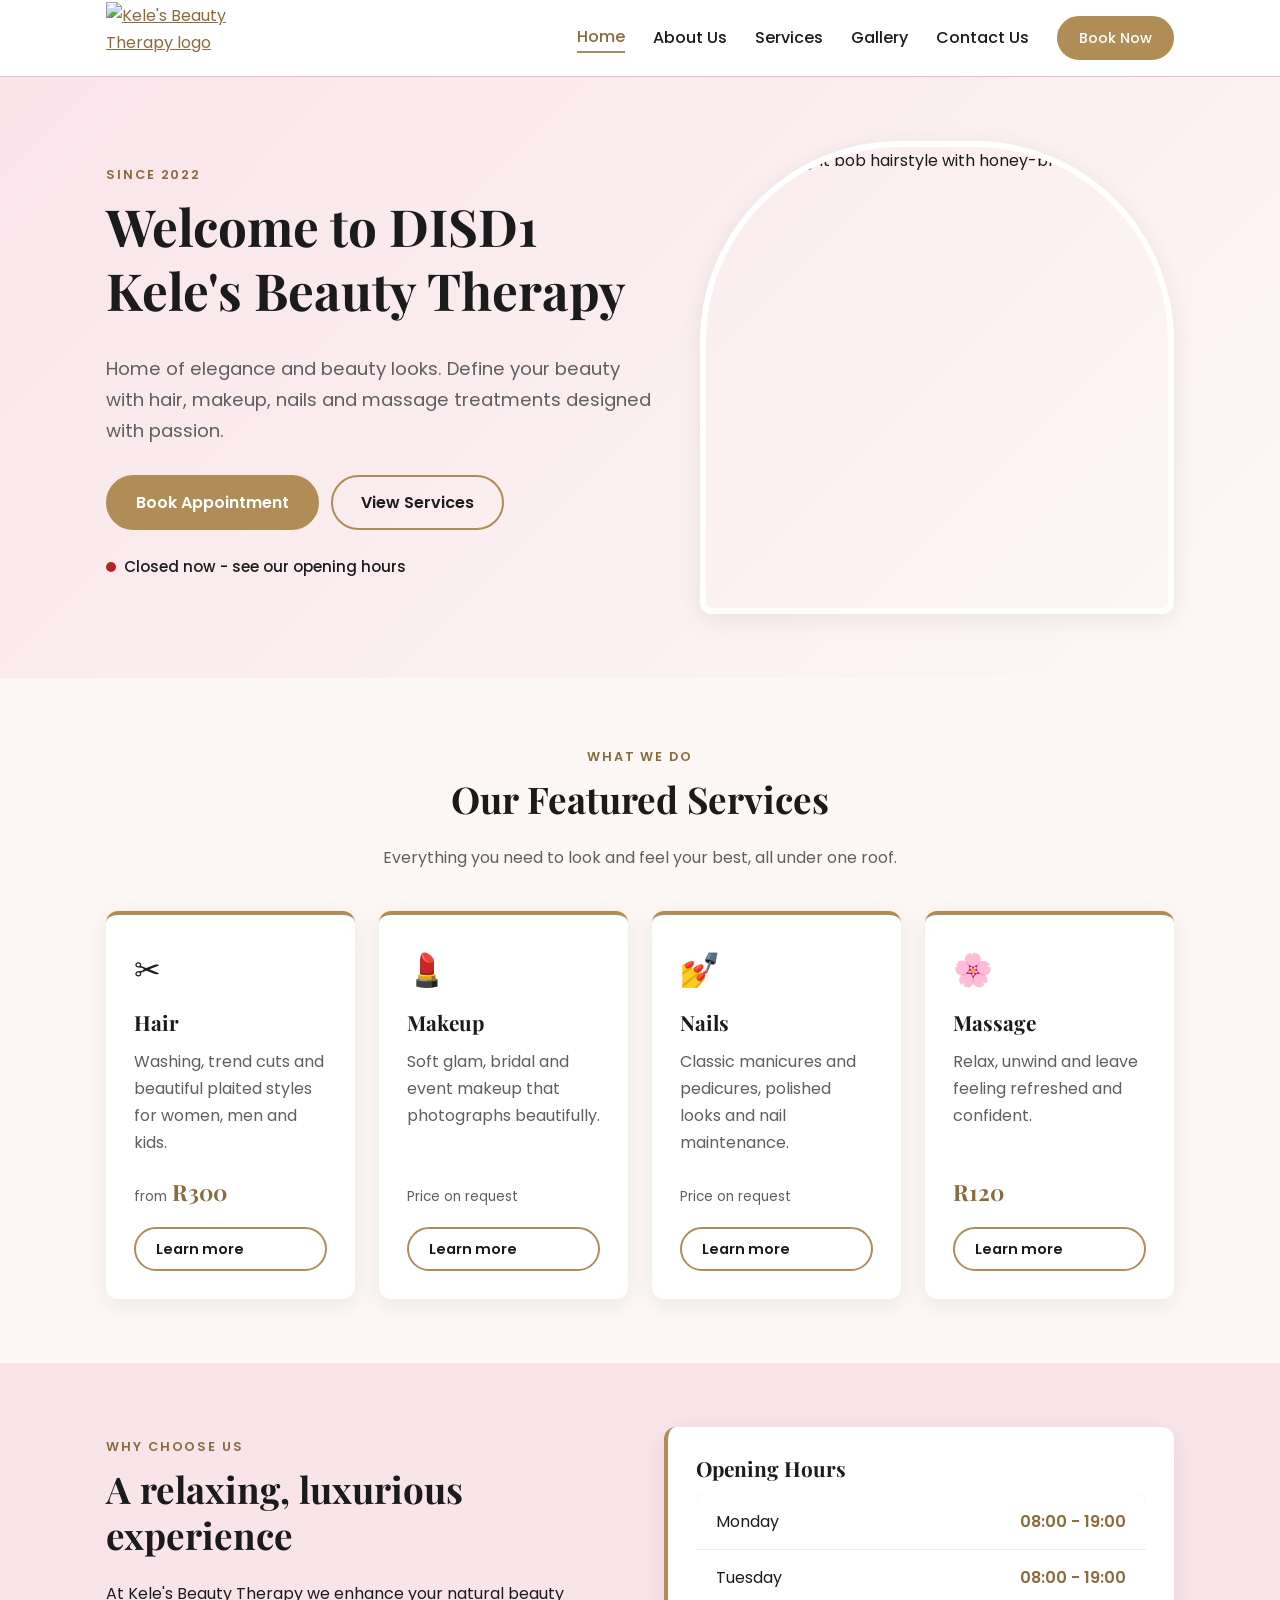
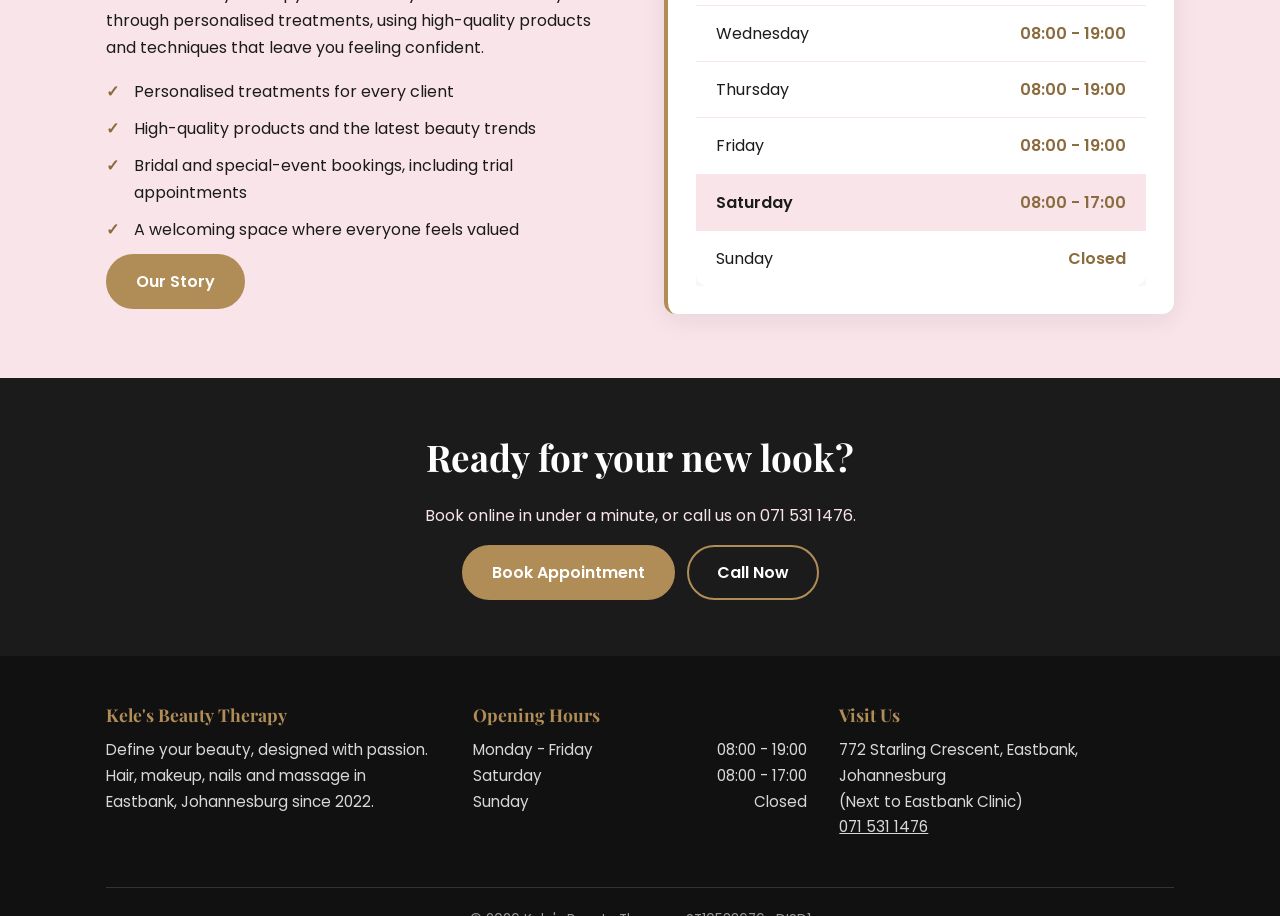
==== index.html @ 7b8a38f0 "Add existing Kele's Beauty Therapy site as baseline (POE Part 1) Co-Authored-By: Claude Opus 5.5 <no" ====
<!DOCTYPE html>
<html lang="en">
    <head>
        <meta charset="UTF-8">
        <meta http-equiv="refresh" content="0; url=home.html">
        <title>Kele's Beauty Therapy</title>
        <link rel="canonical" href="home.html">
    </head>
    <body>
        <p>Redirecting to <a href="home.html">Kele's Beauty Therapy</a>...</p>
    </body>
</html>
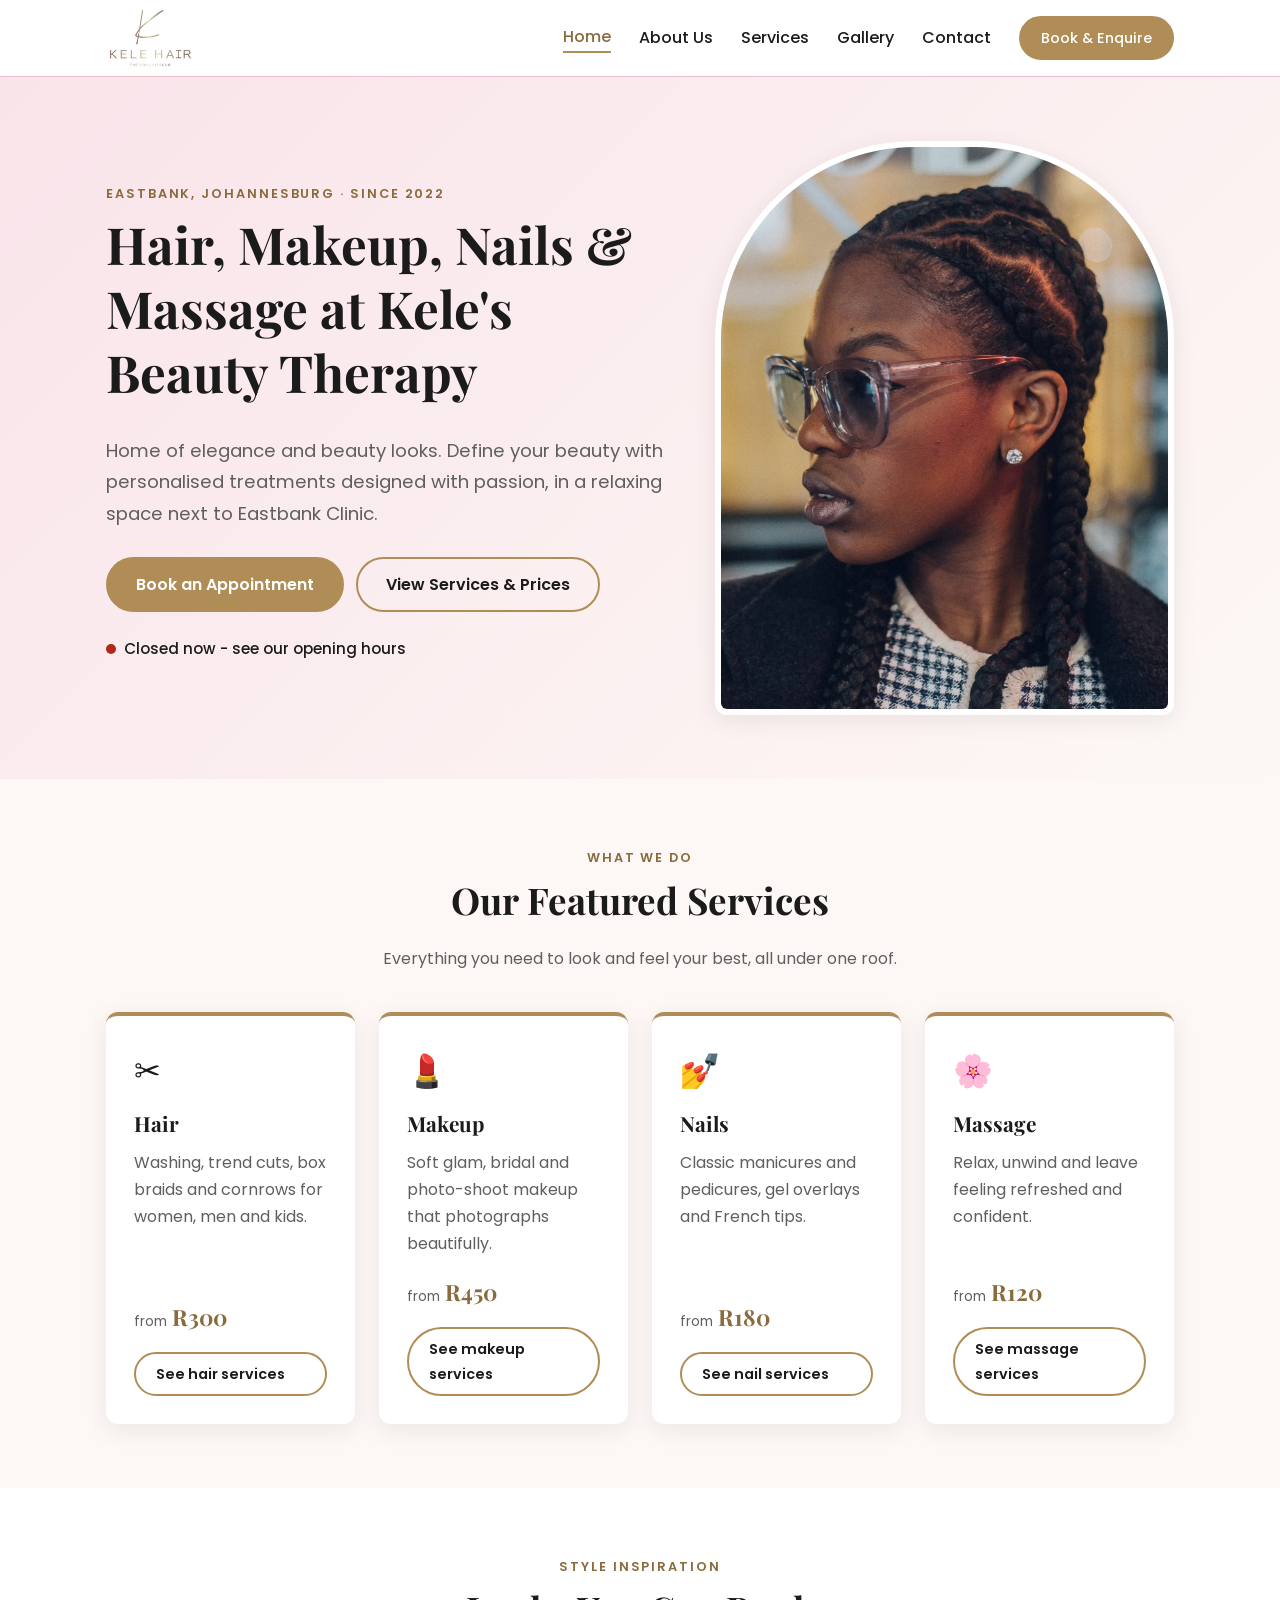
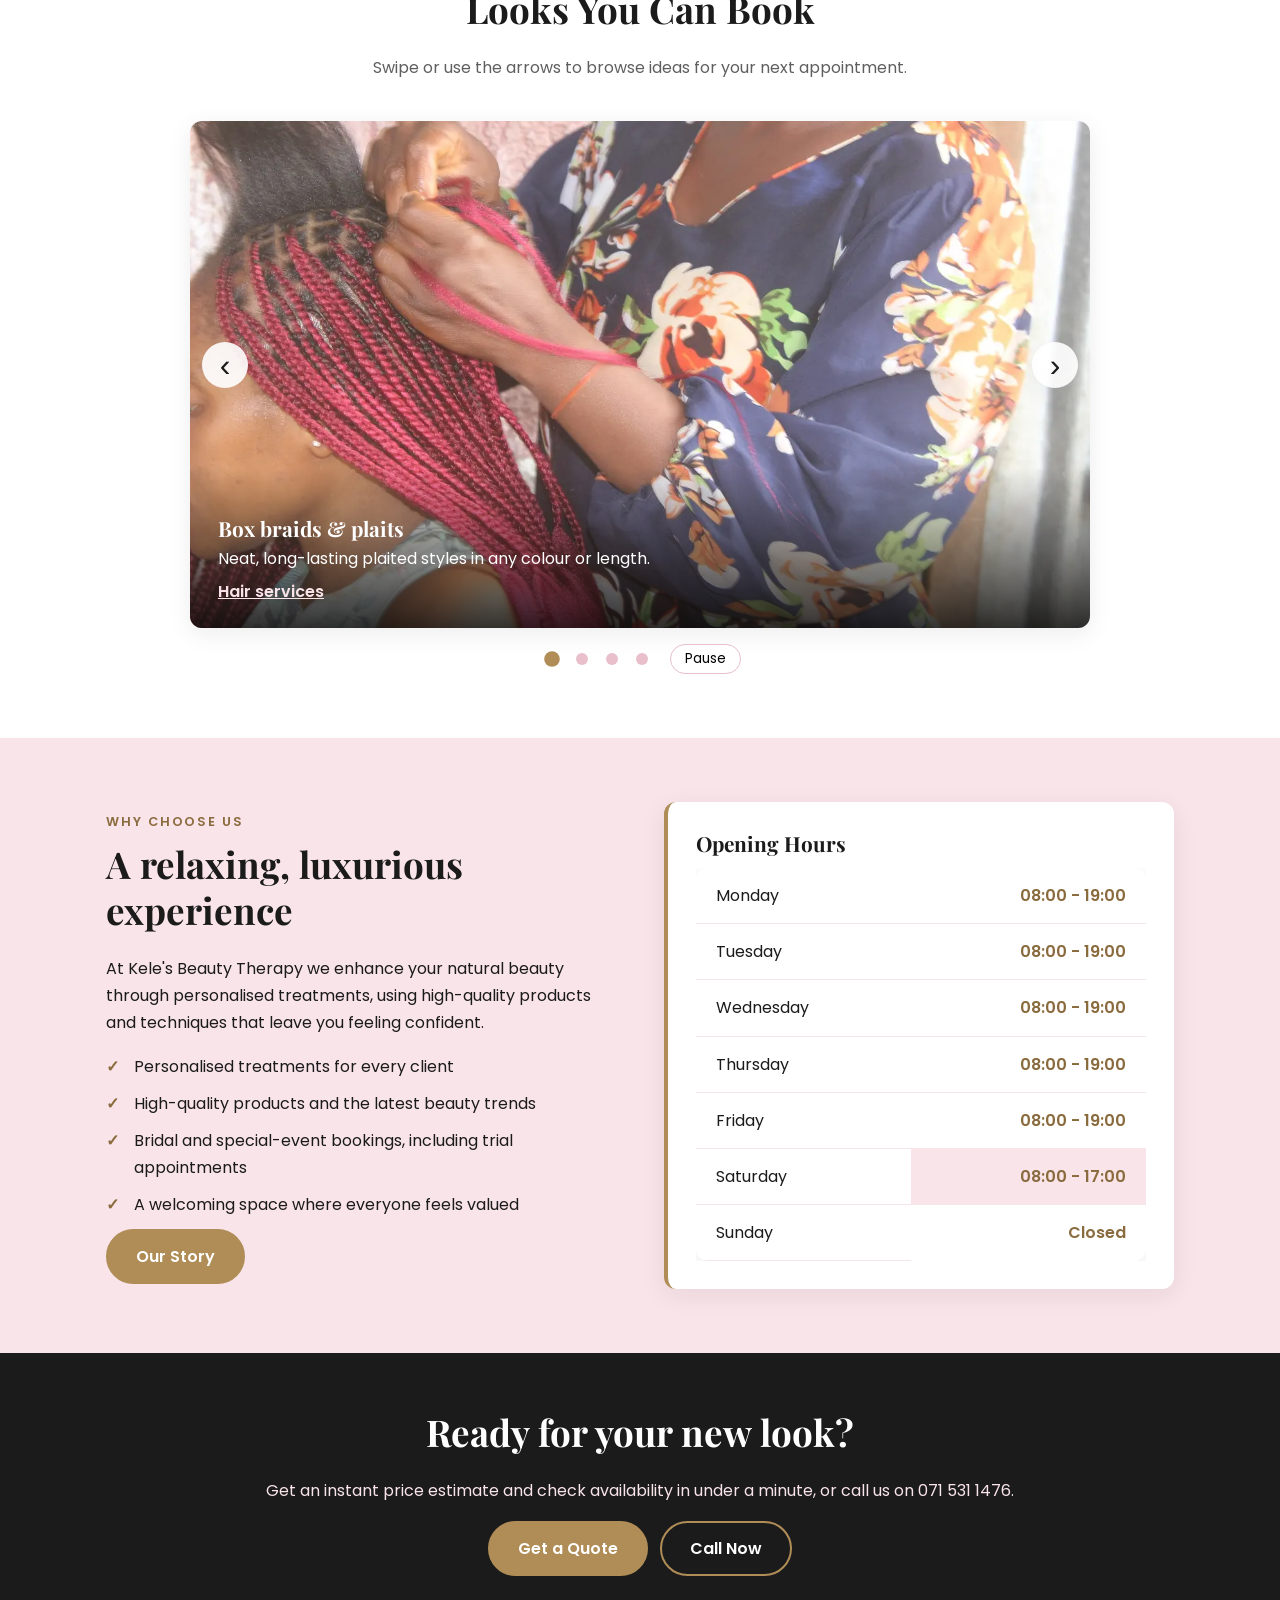
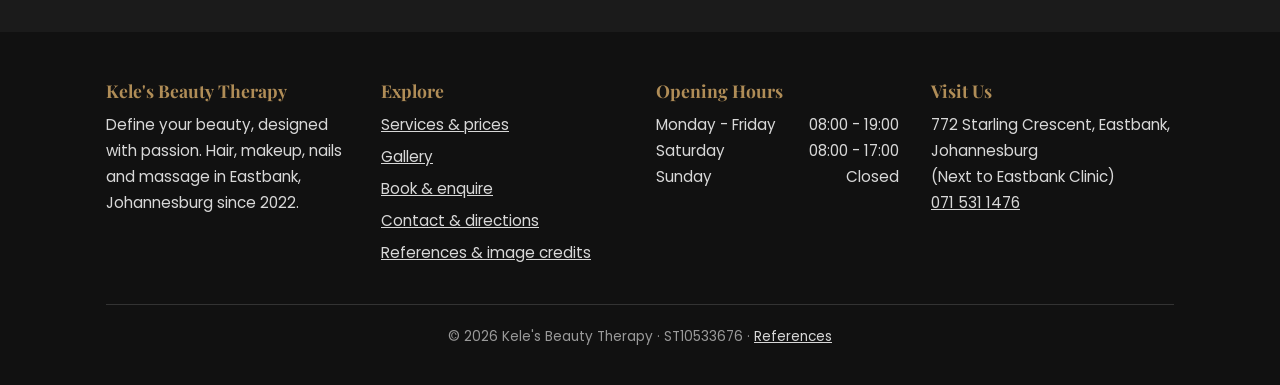
==== commit e9c5af3d: "Make index.html the home page and add interactive UI features - Rename home.html to index.html so Gi" ====
--- a/index.html
+++ b/index.html
@@ -2,11 +2,235 @@
 <html lang="en">
     <head>
         <meta charset="UTF-8">
-        <meta http-equiv="refresh" content="0; url=home.html">
-        <title>Kele's Beauty Therapy</title>
-        <link rel="canonical" href="home.html">
+        <meta name="viewport" content="width=device-width, initial-scale=1.0">
+        <title>Kele's Beauty Therapy | Hair &amp; Beauty Salon in Johannesburg</title>
+        <meta name="description" content="Kele's Beauty Therapy in Eastbank, Johannesburg: hair, makeup, nails and massage since 2022.">
+        <link rel="icon" href="images/keles-beauty-therapy-logo.jpg">
+        <link rel="preconnect" href="https://fonts.googleapis.com">
+        <link rel="preconnect" href="https://fonts.gstatic.com" crossorigin>
+        <link href="https://fonts.googleapis.com/css2?family=Playfair+Display:wght@600;700&amp;family=Poppins:wght@400;500;600&amp;display=swap" rel="stylesheet">
+        <link rel="stylesheet" href="css/style.css">
+        <script src="js/script.js" defer></script>
     </head>
     <body>
-        <p>Redirecting to <a href="home.html">Kele's Beauty Therapy</a>...</p>
+        <a class="skip-link" href="#main">Skip to main content</a>
+        <header class="site-header">
+            <div class="container nav-bar">
+                <a href="index.html" class="brand">
+                    <img src="images/keles-beauty-therapy-logo.jpg" alt="Kele's Beauty Therapy logo" width="325" height="233">
+                </a>
+                <button class="nav-toggle" type="button" aria-expanded="false" aria-controls="site-nav">
+                    <span class="nav-toggle-bar" aria-hidden="true"></span>
+                    <span class="visually-hidden">Menu</span>
+                </button>
+                <nav id="site-nav" class="site-nav" aria-label="Main navigation">
+                    <a href="index.html" class="active" aria-current="page">Home</a>
+                    <a href="about.html">About Us</a>
+                    <a href="services.html">Services</a>
+                    <a href="gallery.html">Gallery</a>
+                    <a href="contact.html">Contact</a>
+                    <a href="enquiry.html" class="btn btn-small">Book &amp; Enquire</a>
+                </nav>
+            </div>
+        </header>
+
+        <main id="main">
+            <section class="hero">
+                <div class="container hero-grid">
+                    <div class="hero-text">
+                        <span class="eyebrow">Eastbank, Johannesburg &middot; Since 2022</span>
+                        <h1>Hair, Makeup, Nails &amp; Massage at Kele's Beauty Therapy</h1>
+                        <p class="tagline">Home of elegance and beauty looks. Define your beauty with personalised treatments designed with passion, in a relaxing space next to Eastbank Clinic.</p>
+                        <div class="btn-group">
+                            <a href="enquiry.html" class="btn">Book an Appointment</a>
+                            <a href="services.html" class="btn btn-outline">View Services &amp; Prices</a>
+                        </div>
+                        <p class="open-status" data-open-status>Opening hours: Mon - Fri 08:00 - 19:00, Sat 08:00 - 17:00</p>
+                    </div>
+                    <div class="hero-image">
+                        <img src="images/gallery/womens-cornrow-braids-side-profile.webp" alt="Woman with neat cornrow braids and clear glasses, seen in side profile" width="1400" height="1750" fetchpriority="high">
+                    </div>
+                </div>
+            </section>
+
+            <section class="section" aria-labelledby="services-title">
+                <div class="container">
+                    <div class="section-title" data-reveal>
+                        <span class="eyebrow">What we do</span>
+                        <h2 id="services-title">Our Featured Services</h2>
+                        <p>Everything you need to look and feel your best, all under one roof.</p>
+                    </div>
+                    <div class="card-grid">
+                        <article class="card" data-reveal>
+                            <div class="icon" aria-hidden="true">&#9986;</div>
+                            <h3>Hair</h3>
+                            <p>Washing, trend cuts, box braids and cornrows for women, men and kids.</p>
+                            <div class="price"><small>from</small> R300</div>
+                            <a href="services.html?category=hair" class="btn btn-outline btn-small">See hair services</a>
+                        </article>
+                        <article class="card" data-reveal>
+                            <div class="icon" aria-hidden="true">&#128132;</div>
+                            <h3>Makeup</h3>
+                            <p>Soft glam, bridal and photo-shoot makeup that photographs beautifully.</p>
+                            <div class="price"><small>from</small> R450</div>
+                            <a href="services.html?category=makeup" class="btn btn-outline btn-small">See makeup services</a>
+                        </article>
+                        <article class="card" data-reveal>
+                            <div class="icon" aria-hidden="true">&#128133;</div>
+                            <h3>Nails</h3>
+                            <p>Classic manicures and pedicures, gel overlays and French tips.</p>
+                            <div class="price"><small>from</small> R180</div>
+                            <a href="services.html?category=nails" class="btn btn-outline btn-small">See nail services</a>
+                        </article>
+                        <article class="card" data-reveal>
+                            <div class="icon" aria-hidden="true">&#127800;</div>
+                            <h3>Massage</h3>
+                            <p>Relax, unwind and leave feeling refreshed and confident.</p>
+                            <div class="price"><small>from</small> R120</div>
+                            <a href="services.html?category=massage" class="btn btn-outline btn-small">See massage services</a>
+                        </article>
+                    </div>
+                </div>
+            </section>
+
+            <section class="section section-white" aria-labelledby="slider-title">
+                <div class="container">
+                    <div class="section-title" data-reveal>
+                        <span class="eyebrow">Style inspiration</span>
+                        <h2 id="slider-title">Looks You Can Book</h2>
+                        <p>Swipe or use the arrows to browse ideas for your next appointment.</p>
+                    </div>
+                    <div class="slider" data-slider role="region" aria-roledescription="carousel" aria-label="Style inspiration">
+                        <div class="slider-viewport">
+                            <ul class="slider-track">
+                                <li class="slide" aria-roledescription="slide" aria-label="1 of 4">
+                                    <img src="images/gallery/red-box-braids-being-plaited.webp" alt="Stylist plaiting long red box braids" width="1400" height="934" loading="lazy">
+                                    <div class="slide-caption">
+                                        <h3>Box braids &amp; plaits</h3>
+                                        <p>Neat, long-lasting plaited styles in any colour or length.</p>
+                                        <a href="services.html?category=hair">Hair services</a>
+                                    </div>
+                                </li>
+                                <li class="slide" aria-roledescription="slide" aria-label="2 of 4">
+                                    <img src="images/gallery/bridal-makeup-gold-eyeshadow.webp" alt="Makeup artist applying gold eyeshadow to a bride wearing a gold headpiece" width="1400" height="934" loading="lazy">
+                                    <div class="slide-caption">
+                                        <h3>Bridal makeup</h3>
+                                        <p>Glowing bridal looks, with a trial appointment included.</p>
+                                        <a href="services.html?category=makeup">Makeup services</a>
+                                    </div>
+                                </li>
+                                <li class="slide" aria-roledescription="slide" aria-label="3 of 4">
+                                    <img src="images/gallery/purple-glitter-nail-manicure.webp" alt="Manicured nails painted dark purple holding two bottles of glitter nail polish" width="1400" height="930" loading="lazy">
+                                    <div class="slide-caption">
+                                        <h3>Manicures &amp; nail art</h3>
+                                        <p>From classic colour to French tips and glitter.</p>
+                                        <a href="services.html?category=nails">Nail services</a>
+                                    </div>
+                                </li>
+                                <li class="slide" aria-roledescription="slide" aria-label="4 of 4">
+                                    <img src="images/gallery/facial-massage-treatment.webp" alt="Therapist giving a client a relaxing facial massage in a spa room" width="1400" height="936" loading="lazy">
+                                    <div class="slide-caption">
+                                        <h3>Massage &amp; relaxation</h3>
+                                        <p>Release tension and leave feeling refreshed.</p>
+                                        <a href="services.html?category=massage">Massage services</a>
+                                    </div>
+                                </li>
+                            </ul>
+                        </div>
+                        <button class="slider-btn slider-prev" type="button" aria-label="Previous slide">&#8249;</button>
+                        <button class="slider-btn slider-next" type="button" aria-label="Next slide">&#8250;</button>
+                        <div class="slider-controls">
+                            <div class="slider-dots" role="group" aria-label="Choose a slide"></div>
+                            <button class="slider-pause" type="button" aria-pressed="false">Pause</button>
+                        </div>
+                    </div>
+                </div>
+            </section>
+
+            <section class="section section-pink" aria-labelledby="why-title">
+                <div class="container split">
+                    <div data-reveal>
+                        <span class="eyebrow">Why choose us</span>
+                        <h2 id="why-title">A relaxing, luxurious experience</h2>
+                        <p>At Kele's Beauty Therapy we enhance your natural beauty through personalised treatments, using high-quality products and techniques that leave you feeling confident.</p>
+                        <ul class="check-list">
+                            <li>Personalised treatments for every client</li>
+                            <li>High-quality products and the latest beauty trends</li>
+                            <li>Bridal and special-event bookings, including trial appointments</li>
+                            <li>A welcoming space where everyone feels valued</li>
+                        </ul>
+                        <a href="about.html" class="btn">Our Story</a>
+                    </div>
+                    <div class="statement" data-reveal>
+                        <h3>Opening Hours</h3>
+                        <div class="table-wrap">
+                            <table>
+                                <caption class="visually-hidden">Opening hours by day</caption>
+                                <tbody>
+                                    <tr data-day="1"><th scope="row">Monday</th><td class="amount">08:00 - 19:00</td></tr>
+                                    <tr data-day="2"><th scope="row">Tuesday</th><td class="amount">08:00 - 19:00</td></tr>
+                                    <tr data-day="3"><th scope="row">Wednesday</th><td class="amount">08:00 - 19:00</td></tr>
+                                    <tr data-day="4"><th scope="row">Thursday</th><td class="amount">08:00 - 19:00</td></tr>
+                                    <tr data-day="5"><th scope="row">Friday</th><td class="amount">08:00 - 19:00</td></tr>
+                                    <tr data-day="6"><th scope="row">Saturday</th><td class="amount">08:00 - 17:00</td></tr>
+                                    <tr data-day="0"><th scope="row">Sunday</th><td class="amount">Closed</td></tr>
+                                </tbody>
+                            </table>
+                        </div>
+                    </div>
+                </div>
+            </section>
+
+            <section class="cta">
+                <div class="container" data-reveal>
+                    <h2>Ready for your new look?</h2>
+                    <p>Get an instant price estimate and check availability in under a minute, or call us on 071 531 1476.</p>
+                    <div class="btn-group">
+                        <a href="enquiry.html" class="btn">Get a Quote</a>
+                        <a href="tel:+27715311476" class="btn btn-outline">Call Now</a>
+                    </div>
+                </div>
+            </section>
+        </main>
+
+        <footer class="site-footer">
+            <div class="container">
+                <div class="footer-grid">
+                    <div>
+                        <h2 class="footer-heading">Kele's Beauty Therapy</h2>
+                        <p>Define your beauty, designed with passion. Hair, makeup, nails and massage in Eastbank, Johannesburg since 2022.</p>
+                    </div>
+                    <nav aria-label="Footer navigation">
+                        <h2 class="footer-heading">Explore</h2>
+                        <ul class="footer-links">
+                            <li><a href="services.html">Services &amp; prices</a></li>
+                            <li><a href="gallery.html">Gallery</a></li>
+                            <li><a href="enquiry.html">Book &amp; enquire</a></li>
+                            <li><a href="contact.html">Contact &amp; directions</a></li>
+                            <li><a href="references.html">References &amp; image credits</a></li>
+                        </ul>
+                    </nav>
+                    <div>
+                        <h2 class="footer-heading">Opening Hours</h2>
+                        <ul class="footer-hours">
+                            <li><span>Monday - Friday</span><span>08:00 - 19:00</span></li>
+                            <li><span>Saturday</span><span>08:00 - 17:00</span></li>
+                            <li><span>Sunday</span><span>Closed</span></li>
+                        </ul>
+                    </div>
+                    <div>
+                        <h2 class="footer-heading">Visit Us</h2>
+                        <address>
+                            772 Starling Crescent, Eastbank, Johannesburg<br>
+                            (Next to Eastbank Clinic)<br>
+                            <a href="tel:+27715311476">071 531 1476</a>
+                        </address>
+                    </div>
+                </div>
+                <p class="footer-bottom">&copy; <span data-year>2026</span> Kele's Beauty Therapy &middot; ST10533676 &middot; <a href="references.html">References</a></p>
+            </div>
+        </footer>
+
+        <button class="back-to-top" type="button" aria-label="Back to top" hidden>&uarr;</button>
     </body>
 </html>
--- a/css/style.css
+++ b/css/style.css
@@ -0,0 +1,1198 @@
+/* =========================================================
+   Kele's Beauty Therapy - main stylesheet
+   Colours: gold, black, white, soft pink (see proposal)
+   Fonts: Playfair Display (headings), Poppins (body)
+   ========================================================= */
+
+:root {
+    --gold: #b08d57;
+    --gold-dark: #8a6b3d;
+    --black: #1b1b1b;
+    --white: #ffffff;
+    --pink: #f9e4ea;
+    --pink-dark: #e8bfcb;
+    --cream: #fdf8f5;
+    --grey: #5f5f5f;
+    --success: #2e7d4f;
+    --error: #b3261e;
+
+    --radius: 12px;
+    --shadow: 0 6px 24px rgba(27, 27, 27, 0.08);
+    --max-width: 1100px;
+}
+
+*,
+*::before,
+*::after {
+    box-sizing: border-box;
+}
+
+html {
+    scroll-behavior: smooth;
+}
+
+body {
+    margin: 0;
+    font-family: "Poppins", Arial, sans-serif;
+    font-size: 16px;
+    line-height: 1.7;
+    color: var(--black);
+    background-color: var(--cream);
+}
+
+img {
+    max-width: 100%;
+    height: auto;
+    display: block;
+}
+
+h1,
+h2,
+h3 {
+    font-family: "Playfair Display", Georgia, serif;
+    line-height: 1.25;
+    margin: 0 0 0.6em;
+}
+
+h1 { font-size: clamp(2rem, 5vw, 3.2rem); }
+h2 { font-size: clamp(1.6rem, 3.5vw, 2.3rem); }
+h3 { font-size: 1.3rem; }
+
+p {
+    margin: 0 0 1em;
+}
+
+a {
+    color: var(--gold-dark);
+}
+
+.container {
+    width: 100%;
+    max-width: var(--max-width);
+    margin: 0 auto;
+    padding: 0 16px;
+}
+
+.section {
+    padding: 64px 0;
+}
+
+.section-pink {
+    background-color: var(--pink);
+}
+
+.section-white {
+    background-color: var(--white);
+}
+
+.section-title {
+    text-align: center;
+    margin-bottom: 40px;
+}
+
+.section-title p {
+    color: var(--grey);
+    max-width: 620px;
+    margin: 0 auto;
+}
+
+.eyebrow {
+    display: inline-block;
+    font-size: 0.8rem;
+    font-weight: 600;
+    letter-spacing: 0.15em;
+    text-transform: uppercase;
+    color: var(--gold-dark);
+    margin-bottom: 8px;
+}
+
+/* ---------- Buttons ---------- */
+
+.btn {
+    display: inline-block;
+    padding: 12px 28px;
+    border: 2px solid var(--gold);
+    border-radius: 999px;
+    background-color: var(--gold);
+    color: var(--white);
+    font-family: inherit;
+    font-size: 1rem;
+    font-weight: 600;
+    text-decoration: none;
+    cursor: pointer;
+    transition: background-color 0.2s, color 0.2s;
+}
+
+.btn:hover,
+.btn:focus-visible {
+    background-color: var(--gold-dark);
+    border-color: var(--gold-dark);
+}
+
+.btn-outline {
+    background-color: transparent;
+    color: var(--black);
+}
+
+.btn-outline:hover,
+.btn-outline:focus-visible {
+    color: var(--white);
+}
+
+.btn-small {
+    padding: 8px 20px;
+    font-size: 0.9rem;
+}
+
+.btn-group {
+    display: flex;
+    flex-wrap: wrap;
+    gap: 12px;
+}
+
+/* ---------- Header & navigation ---------- */
+
+.site-header {
+    position: sticky;
+    top: 0;
+    z-index: 100;
+    background-color: var(--white);
+    border-bottom: 1px solid var(--pink-dark);
+}
+
+.nav-bar {
+    display: flex;
+    align-items: center;
+    justify-content: space-between;
+    min-height: 76px;
+}
+
+.brand img {
+    height: 64px;
+    width: auto;
+}
+
+.site-nav {
+    display: flex;
+    align-items: center;
+    gap: 28px;
+}
+
+.site-nav a {
+    color: var(--black);
+    text-decoration: none;
+    font-weight: 500;
+}
+
+.site-nav a:not(.btn):hover,
+.site-nav a.active {
+    color: var(--gold-dark);
+}
+
+.site-nav a.active {
+    border-bottom: 2px solid var(--gold);
+}
+
+.site-nav .btn {
+    color: var(--white);
+}
+
+.nav-toggle {
+    display: none;
+    width: 46px;
+    height: 42px;
+    background: none;
+    border: 1px solid var(--pink-dark);
+    border-radius: 8px;
+    cursor: pointer;
+    position: relative;
+}
+
+/* Three-line "hamburger" icon that turns into an X when open */
+.nav-toggle-bar,
+.nav-toggle-bar::before,
+.nav-toggle-bar::after {
+    position: absolute;
+    left: 50%;
+    width: 22px;
+    height: 2px;
+    margin-left: -11px;
+    background-color: var(--black);
+    border-radius: 2px;
+    transition: transform 0.25s, background-color 0.25s;
+}
+
+.nav-toggle-bar {
+    top: 50%;
+    margin-top: -1px;
+}
+
+.nav-toggle-bar::before,
+.nav-toggle-bar::after {
+    content: "";
+    left: 0;
+    margin-left: 0;
+}
+
+.nav-toggle-bar::before { transform: translateY(-7px); }
+.nav-toggle-bar::after { transform: translateY(7px); }
+
+.nav-toggle[aria-expanded="true"] .nav-toggle-bar { background-color: transparent; }
+.nav-toggle[aria-expanded="true"] .nav-toggle-bar::before { transform: rotate(45deg); }
+.nav-toggle[aria-expanded="true"] .nav-toggle-bar::after { transform: rotate(-45deg); }
+
+.site-header {
+    transition: box-shadow 0.2s;
+}
+
+.site-header.is-scrolled {
+    box-shadow: 0 4px 18px rgba(27, 27, 27, 0.08);
+}
+
+/* ---------- Hero (home page) ---------- */
+
+.hero {
+    background: linear-gradient(135deg, var(--pink) 0%, var(--cream) 100%);
+    padding: 64px 0;
+}
+
+.hero-grid {
+    display: grid;
+    grid-template-columns: 1.1fr 0.9fr;
+    gap: 48px;
+    align-items: center;
+}
+
+.hero-text .tagline {
+    font-size: 1.15rem;
+    color: var(--grey);
+    margin-bottom: 28px;
+}
+
+.hero-image img {
+    width: 100%;
+    aspect-ratio: 4 / 5;
+    object-fit: cover;
+    border-radius: 200px 200px var(--radius) var(--radius);
+    box-shadow: var(--shadow);
+    border: 6px solid var(--white);
+}
+
+.open-status {
+    display: inline-flex;
+    align-items: center;
+    gap: 8px;
+    margin-top: 24px;
+    font-size: 0.95rem;
+    font-weight: 500;
+}
+
+.open-status::before {
+    content: "";
+    width: 10px;
+    height: 10px;
+    border-radius: 50%;
+    background-color: var(--grey);
+}
+
+.open-status.is-open::before { background-color: var(--success); }
+.open-status.is-closed::before { background-color: var(--error); }
+
+/* ---------- Page banner (inner pages) ---------- */
+
+.page-banner {
+    background-color: var(--black);
+    color: var(--white);
+    text-align: center;
+    padding: 56px 0;
+}
+
+.page-banner h1 {
+    margin-bottom: 8px;
+}
+
+.page-banner p {
+    color: var(--pink);
+    margin: 0;
+}
+
+.page-banner .eyebrow {
+    color: var(--gold);
+}
+
+/* ---------- Cards ---------- */
+
+.card-grid {
+    display: grid;
+    grid-template-columns: repeat(auto-fit, minmax(240px, 1fr));
+    gap: 24px;
+}
+
+.card {
+    background-color: var(--white);
+    border-radius: var(--radius);
+    padding: 28px;
+    box-shadow: var(--shadow);
+    border-top: 4px solid var(--gold);
+    display: flex;
+    flex-direction: column;
+}
+
+.card .icon {
+    font-size: 2rem;
+    margin-bottom: 12px;
+}
+
+.card p {
+    color: var(--grey);
+    flex-grow: 1;
+}
+
+.card .price {
+    font-family: "Playfair Display", Georgia, serif;
+    font-size: 1.4rem;
+    font-weight: 700;
+    color: var(--gold-dark);
+    margin-bottom: 16px;
+}
+
+.card .price small {
+    font-family: "Poppins", Arial, sans-serif;
+    font-size: 0.85rem;
+    font-weight: 400;
+    color: var(--grey);
+}
+
+/* ---------- Two-column split ---------- */
+
+.split {
+    display: grid;
+    grid-template-columns: 1fr 1fr;
+    gap: 48px;
+    align-items: center;
+}
+
+.split img {
+    border-radius: var(--radius);
+    box-shadow: var(--shadow);
+}
+
+/* ---------- Mission / vision ---------- */
+
+.statement {
+    background-color: var(--white);
+    border-left: 4px solid var(--gold);
+    border-radius: var(--radius);
+    padding: 28px;
+    box-shadow: var(--shadow);
+}
+
+.statement p {
+    margin: 0;
+    color: var(--grey);
+}
+
+.check-list {
+    list-style: none;
+    padding: 0;
+    margin: 0;
+}
+
+.check-list li {
+    padding-left: 28px;
+    position: relative;
+    margin-bottom: 10px;
+}
+
+.check-list li::before {
+    content: "\2713";
+    position: absolute;
+    left: 0;
+    color: var(--gold-dark);
+    font-weight: 700;
+}
+
+/* ---------- Tables (price list, hours) ---------- */
+
+.table-wrap {
+    overflow-x: auto;
+}
+
+table {
+    width: 100%;
+    border-collapse: collapse;
+    background-color: var(--white);
+    border-radius: var(--radius);
+    overflow: hidden;
+    box-shadow: var(--shadow);
+}
+
+th,
+td {
+    text-align: left;
+    padding: 14px 20px;
+    border-bottom: 1px solid var(--pink);
+}
+
+th {
+    background-color: var(--black);
+    color: var(--white);
+    font-weight: 500;
+}
+
+tr:last-child td {
+    border-bottom: none;
+}
+
+td.amount {
+    text-align: right;
+    font-weight: 600;
+    color: var(--gold-dark);
+    white-space: nowrap;
+}
+
+tr.today td {
+    background-color: var(--pink);
+    font-weight: 600;
+}
+
+.note {
+    font-size: 0.9rem;
+    color: var(--grey);
+    margin-top: 12px;
+}
+
+/* ---------- Gallery ---------- */
+
+.gallery-grid {
+    display: grid;
+    grid-template-columns: repeat(auto-fill, minmax(260px, 1fr));
+    gap: 20px;
+}
+
+.gallery-item {
+    margin: 0;
+    background-color: var(--white);
+    border-radius: var(--radius);
+    overflow: hidden;
+    box-shadow: var(--shadow);
+}
+
+.gallery-item button {
+    display: block;
+    width: 100%;
+    padding: 0;
+    border: none;
+    background: none;
+    cursor: zoom-in;
+}
+
+.gallery-item img {
+    width: 100%;
+    aspect-ratio: 1 / 1;
+    object-fit: cover;
+    transition: transform 0.3s;
+}
+
+.gallery-item button:hover img,
+.gallery-item button:focus-visible img {
+    transform: scale(1.04);
+}
+
+.gallery-item figcaption {
+    padding: 14px 18px;
+    font-size: 0.95rem;
+}
+
+.lightbox {
+    border: none;
+    padding: 0;
+    background: transparent;
+    max-width: min(90vw, 800px);
+}
+
+.lightbox::backdrop {
+    background-color: rgba(0, 0, 0, 0.85);
+}
+
+.lightbox img {
+    max-height: 80vh;
+    width: auto;
+    margin: 0 auto;
+    border-radius: var(--radius);
+}
+
+.lightbox p {
+    color: var(--white);
+    text-align: center;
+    margin: 12px 0 0;
+}
+
+.lightbox-close {
+    position: absolute;
+    top: 8px;
+    right: 8px;
+    width: 40px;
+    height: 40px;
+    border: none;
+    border-radius: 50%;
+    background-color: var(--white);
+    font-size: 1.4rem;
+    cursor: pointer;
+}
+
+/* ---------- Contact page ---------- */
+
+.contact-grid {
+    display: grid;
+    grid-template-columns: 1fr 1fr;
+    gap: 32px;
+    align-items: start;
+}
+
+.info-list {
+    list-style: none;
+    padding: 0;
+    margin: 0 0 24px;
+}
+
+.info-list li {
+    display: flex;
+    gap: 14px;
+    margin-bottom: 18px;
+}
+
+.info-list .icon {
+    font-size: 1.3rem;
+}
+
+.info-list strong {
+    display: block;
+}
+
+.map {
+    width: 100%;
+    height: 300px;
+    border: 0;
+    border-radius: var(--radius);
+    box-shadow: var(--shadow);
+}
+
+/* ---------- Forms ---------- */
+
+.form-card {
+    background-color: var(--white);
+    border-radius: var(--radius);
+    padding: 32px;
+    box-shadow: var(--shadow);
+}
+
+.form-row {
+    display: grid;
+    grid-template-columns: 1fr 1fr;
+    gap: 16px;
+}
+
+.form-group {
+    margin-bottom: 18px;
+}
+
+label {
+    display: block;
+    font-weight: 500;
+    margin-bottom: 6px;
+}
+
+label .optional {
+    font-weight: 400;
+    color: var(--grey);
+    font-size: 0.85rem;
+}
+
+input,
+select,
+textarea {
+    width: 100%;
+    padding: 12px 14px;
+    font-family: inherit;
+    font-size: 1rem;
+    color: var(--black);
+    background-color: var(--cream);
+    border: 1px solid var(--pink-dark);
+    border-radius: 8px;
+}
+
+input:focus,
+select:focus,
+textarea:focus {
+    outline: 2px solid var(--gold);
+    outline-offset: 1px;
+    border-color: var(--gold);
+}
+
+textarea {
+    resize: vertical;
+    min-height: 110px;
+}
+
+.form-group.has-error input,
+.form-group.has-error select,
+.form-group.has-error textarea {
+    border-color: var(--error);
+}
+
+.error-message {
+    display: block;
+    color: var(--error);
+    font-size: 0.85rem;
+    margin-top: 4px;
+    min-height: 1.2em;
+}
+
+.form-success {
+    display: none;
+    margin-top: 16px;
+    padding: 14px 18px;
+    border-radius: 8px;
+    background-color: #e6f4ea;
+    color: var(--success);
+    font-weight: 500;
+}
+
+.form-success.show {
+    display: block;
+}
+
+/* ---------- Call to action band ---------- */
+
+.cta {
+    background-color: var(--black);
+    color: var(--white);
+    text-align: center;
+    padding: 56px 0;
+}
+
+.cta p {
+    color: var(--pink);
+}
+
+.cta .btn-group {
+    justify-content: center;
+}
+
+.cta .btn-outline {
+    color: var(--white);
+}
+
+/* ---------- Footer ---------- */
+
+.site-footer {
+    background-color: #111111;
+    color: #d8d8d8;
+    padding: 48px 0 24px;
+    font-size: 0.95rem;
+}
+
+.footer-grid {
+    display: grid;
+    grid-template-columns: repeat(auto-fit, minmax(220px, 1fr));
+    gap: 32px;
+    margin-bottom: 32px;
+}
+
+.site-footer h3 {
+    color: var(--gold);
+    font-size: 1.1rem;
+}
+
+.site-footer a {
+    color: #d8d8d8;
+}
+
+.site-footer a:hover {
+    color: var(--gold);
+}
+
+.footer-hours {
+    list-style: none;
+    padding: 0;
+    margin: 0;
+}
+
+.footer-hours li {
+    display: flex;
+    justify-content: space-between;
+    gap: 12px;
+}
+
+.footer-bottom {
+    border-top: 1px solid #333333;
+    padding-top: 20px;
+    text-align: center;
+    font-size: 0.85rem;
+    color: #9a9a9a;
+}
+
+.footer-heading {
+    font-family: "Playfair Display", Georgia, serif;
+    color: var(--gold);
+    font-size: 1.1rem;
+}
+
+.footer-links {
+    list-style: none;
+    padding: 0;
+    margin: 0;
+}
+
+.footer-links li {
+    margin-bottom: 6px;
+}
+
+.site-footer address {
+    font-style: normal;
+}
+
+/* ---------- Accessibility helpers ---------- */
+
+.visually-hidden {
+    position: absolute;
+    width: 1px;
+    height: 1px;
+    padding: 0;
+    margin: -1px;
+    overflow: hidden;
+    clip: rect(0, 0, 0, 0);
+    white-space: nowrap;
+    border: 0;
+}
+
+.skip-link {
+    position: absolute;
+    top: -60px;
+    left: 16px;
+    z-index: 200;
+    padding: 10px 18px;
+    background-color: var(--black);
+    color: var(--white);
+    border-radius: 0 0 8px 8px;
+    transition: top 0.2s;
+}
+
+.skip-link:focus {
+    top: 0;
+}
+
+a:focus-visible,
+button:focus-visible,
+[tabindex]:focus-visible {
+    outline: 3px solid var(--gold);
+    outline-offset: 2px;
+}
+
+/* Row headings in the opening-hours tables */
+tbody th {
+    background-color: transparent;
+    color: var(--black);
+    font-weight: 400;
+}
+
+/* ---------- Scroll reveal ---------- */
+
+.reveal-ready [data-reveal] {
+    opacity: 0;
+    transform: translateY(24px);
+    transition: opacity 0.6s ease, transform 0.6s ease;
+}
+
+.reveal-ready [data-reveal].is-visible {
+    opacity: 1;
+    transform: none;
+}
+
+/* ---------- Card hover lift ---------- */
+
+.card {
+    transition: transform 0.25s, box-shadow 0.25s;
+}
+
+.card:hover {
+    transform: translateY(-4px);
+    box-shadow: 0 12px 32px rgba(27, 27, 27, 0.12);
+}
+
+/* ---------- Back-to-top button ---------- */
+
+.back-to-top {
+    position: fixed;
+    right: 20px;
+    bottom: 20px;
+    z-index: 90;
+    width: 48px;
+    height: 48px;
+    border: none;
+    border-radius: 50%;
+    background-color: var(--gold);
+    color: var(--white);
+    font-size: 1.4rem;
+    cursor: pointer;
+    box-shadow: var(--shadow);
+    transition: background-color 0.2s, transform 0.2s;
+}
+
+.back-to-top:hover {
+    background-color: var(--gold-dark);
+    transform: translateY(-3px);
+}
+
+.back-to-top[hidden] {
+    display: none;
+}
+
+/* ---------- Image slider ---------- */
+
+.slider {
+    position: relative;
+    max-width: 900px;
+    margin: 0 auto;
+}
+
+.slider-viewport {
+    overflow: hidden;
+    border-radius: var(--radius);
+    box-shadow: var(--shadow);
+}
+
+.slider-track {
+    display: flex;
+    list-style: none;
+    margin: 0;
+    padding: 0;
+    transition: transform 0.5s ease;
+}
+
+.slide {
+    position: relative;
+    flex: 0 0 100%;
+}
+
+.slide img {
+    width: 100%;
+    aspect-ratio: 16 / 9;
+    object-fit: cover;
+}
+
+.slide-caption {
+    position: absolute;
+    left: 0;
+    right: 0;
+    bottom: 0;
+    padding: 48px 28px 22px;
+    background: linear-gradient(transparent, rgba(0, 0, 0, 0.8));
+    color: var(--white);
+}
+
+.slide-caption h3 {
+    margin-bottom: 4px;
+}
+
+.slide-caption p {
+    margin-bottom: 6px;
+}
+
+.slide-caption a {
+    color: var(--pink);
+    font-weight: 600;
+}
+
+.slider-btn {
+    position: absolute;
+    top: 40%;
+    width: 46px;
+    height: 46px;
+    border: none;
+    border-radius: 50%;
+    background-color: rgba(255, 255, 255, 0.9);
+    color: var(--black);
+    font-size: 2rem;
+    line-height: 1;
+    cursor: pointer;
+    box-shadow: var(--shadow);
+}
+
+.slider-btn:hover {
+    background-color: var(--gold);
+    color: var(--white);
+}
+
+.slider-prev { left: 12px; }
+.slider-next { right: 12px; }
+
+.slider-controls {
+    display: flex;
+    justify-content: center;
+    align-items: center;
+    gap: 16px;
+    margin-top: 16px;
+}
+
+.slider-dots {
+    display: flex;
+    gap: 6px;
+}
+
+/* 24px hit area around a 12px visible dot */
+.slider-dot {
+    width: 24px;
+    height: 24px;
+    padding: 0;
+    border: none;
+    background: none;
+    cursor: pointer;
+    position: relative;
+}
+
+.slider-dot::before {
+    content: "";
+    position: absolute;
+    inset: 6px;
+    border-radius: 50%;
+    background-color: var(--pink-dark);
+    transition: background-color 0.2s, transform 0.2s;
+}
+
+.slider-dot[aria-current="true"]::before {
+    background-color: var(--gold);
+    transform: scale(1.3);
+}
+
+.slider-pause {
+    padding: 4px 14px;
+    border: 1px solid var(--pink-dark);
+    border-radius: 999px;
+    background-color: var(--white);
+    font-family: inherit;
+    font-size: 0.85rem;
+    cursor: pointer;
+}
+
+/* ---------- Tabs ---------- */
+
+.tabs {
+    max-width: 820px;
+    margin: 0 auto;
+}
+
+.tab-list {
+    display: flex;
+    flex-wrap: wrap;
+    gap: 8px;
+    margin-bottom: -1px;
+}
+
+.tab {
+    padding: 12px 24px;
+    border: 1px solid var(--pink-dark);
+    border-bottom: none;
+    border-radius: var(--radius) var(--radius) 0 0;
+    background-color: var(--pink);
+    font-family: inherit;
+    font-size: 1rem;
+    font-weight: 500;
+    color: var(--black);
+    cursor: pointer;
+}
+
+.tab[aria-selected="true"] {
+    background-color: var(--white);
+    color: var(--gold-dark);
+    border-top: 3px solid var(--gold);
+}
+
+.tab-panel {
+    background-color: var(--white);
+    border: 1px solid var(--pink-dark);
+    border-radius: 0 var(--radius) var(--radius) var(--radius);
+    padding: 28px;
+    box-shadow: var(--shadow);
+}
+
+.tab-panel p {
+    margin: 0;
+    color: var(--grey);
+}
+
+/* ---------- Accordion (FAQ) ---------- */
+
+.accordion {
+    max-width: 820px;
+    margin: 0 auto;
+}
+
+.accordion-item {
+    background-color: var(--white);
+    border-radius: var(--radius);
+    box-shadow: var(--shadow);
+    margin-bottom: 12px;
+    overflow: hidden;
+}
+
+.accordion-item h3 {
+    margin: 0;
+    font-size: 1.05rem;
+}
+
+.accordion-trigger {
+    display: flex;
+    justify-content: space-between;
+    align-items: center;
+    gap: 16px;
+    width: 100%;
+    padding: 18px 22px;
+    border: none;
+    background: none;
+    font-family: "Poppins", Arial, sans-serif;
+    font-size: 1rem;
+    font-weight: 600;
+    text-align: left;
+    color: var(--black);
+    cursor: pointer;
+}
+
+.accordion-trigger::after {
+    content: "+";
+    font-size: 1.5rem;
+    line-height: 1;
+    color: var(--gold-dark);
+    transition: transform 0.2s;
+}
+
+.accordion-trigger[aria-expanded="true"]::after {
+    transform: rotate(45deg);
+}
+
+.accordion-trigger:hover {
+    color: var(--gold-dark);
+}
+
+.accordion-panel {
+    padding: 0 22px 18px;
+    color: var(--grey);
+}
+
+.accordion-panel p {
+    margin: 0;
+}
+
+@media (prefers-reduced-motion: reduce) {
+    html {
+        scroll-behavior: auto;
+    }
+
+    *,
+    *::before,
+    *::after {
+        transition-duration: 0.01ms !important;
+    }
+}
+
+/* ---------- Responsive ---------- */
+
+@media (max-width: 860px) {
+    .nav-toggle {
+        display: block;
+    }
+
+    .site-nav {
+        display: none;
+        position: absolute;
+        top: 100%;
+        left: 0;
+        right: 0;
+        flex-direction: column;
+        align-items: stretch;
+        gap: 0;
+        background-color: var(--white);
+        border-bottom: 1px solid var(--pink-dark);
+        box-shadow: var(--shadow);
+    }
+
+    .site-nav.open {
+        display: flex;
+    }
+
+    .site-nav a {
+        padding: 14px 16px;
+        border-top: 1px solid var(--pink);
+    }
+
+    .site-nav a.active {
+        border-bottom: none;
+        background-color: var(--pink);
+    }
+
+    .site-nav .btn {
+        margin: 12px 16px;
+        text-align: center;
+    }
+
+    .hero-grid,
+    .split,
+    .contact-grid {
+        grid-template-columns: 1fr;
+    }
+
+    .hero-image {
+        max-width: 360px;
+        margin: 0 auto;
+    }
+}
+
+@media (max-width: 520px) {
+    .section {
+        padding: 48px 0;
+    }
+
+    .brand img {
+        height: 50px;
+    }
+
+    .form-row {
+        grid-template-columns: 1fr;
+    }
+
+    .form-card {
+        padding: 22px;
+    }
+
+    th,
+    td {
+        padding: 12px 14px;
+    }
+}
+
+@media (max-width: 600px) {
+    .slide img {
+        aspect-ratio: 4 / 3;
+    }
+
+    .slide-caption {
+        padding: 36px 18px 14px;
+    }
+
+    .slide-caption p {
+        display: none;
+    }
+
+    .slider-btn {
+        top: 30%;
+        width: 38px;
+        height: 38px;
+        font-size: 1.6rem;
+    }
+
+    .tab {
+        flex: 1 1 auto;
+        padding: 10px 14px;
+    }
+}
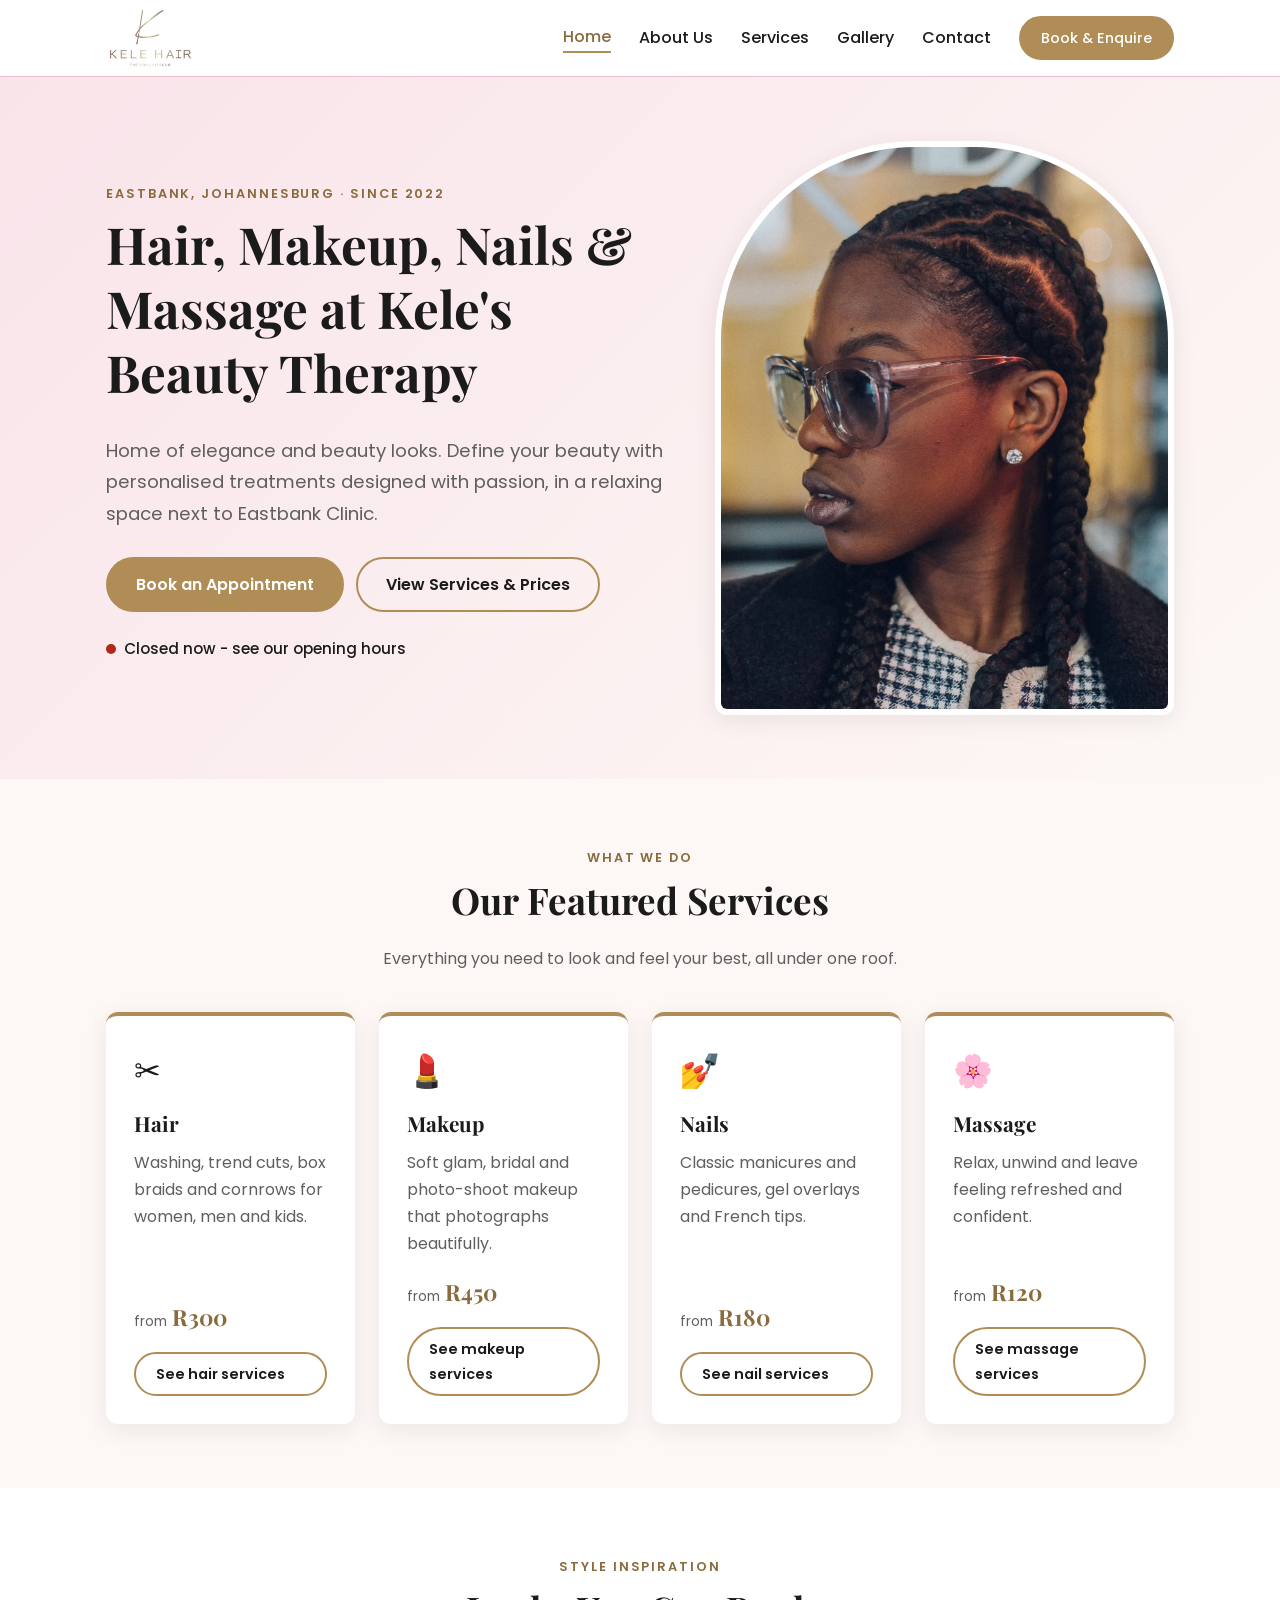
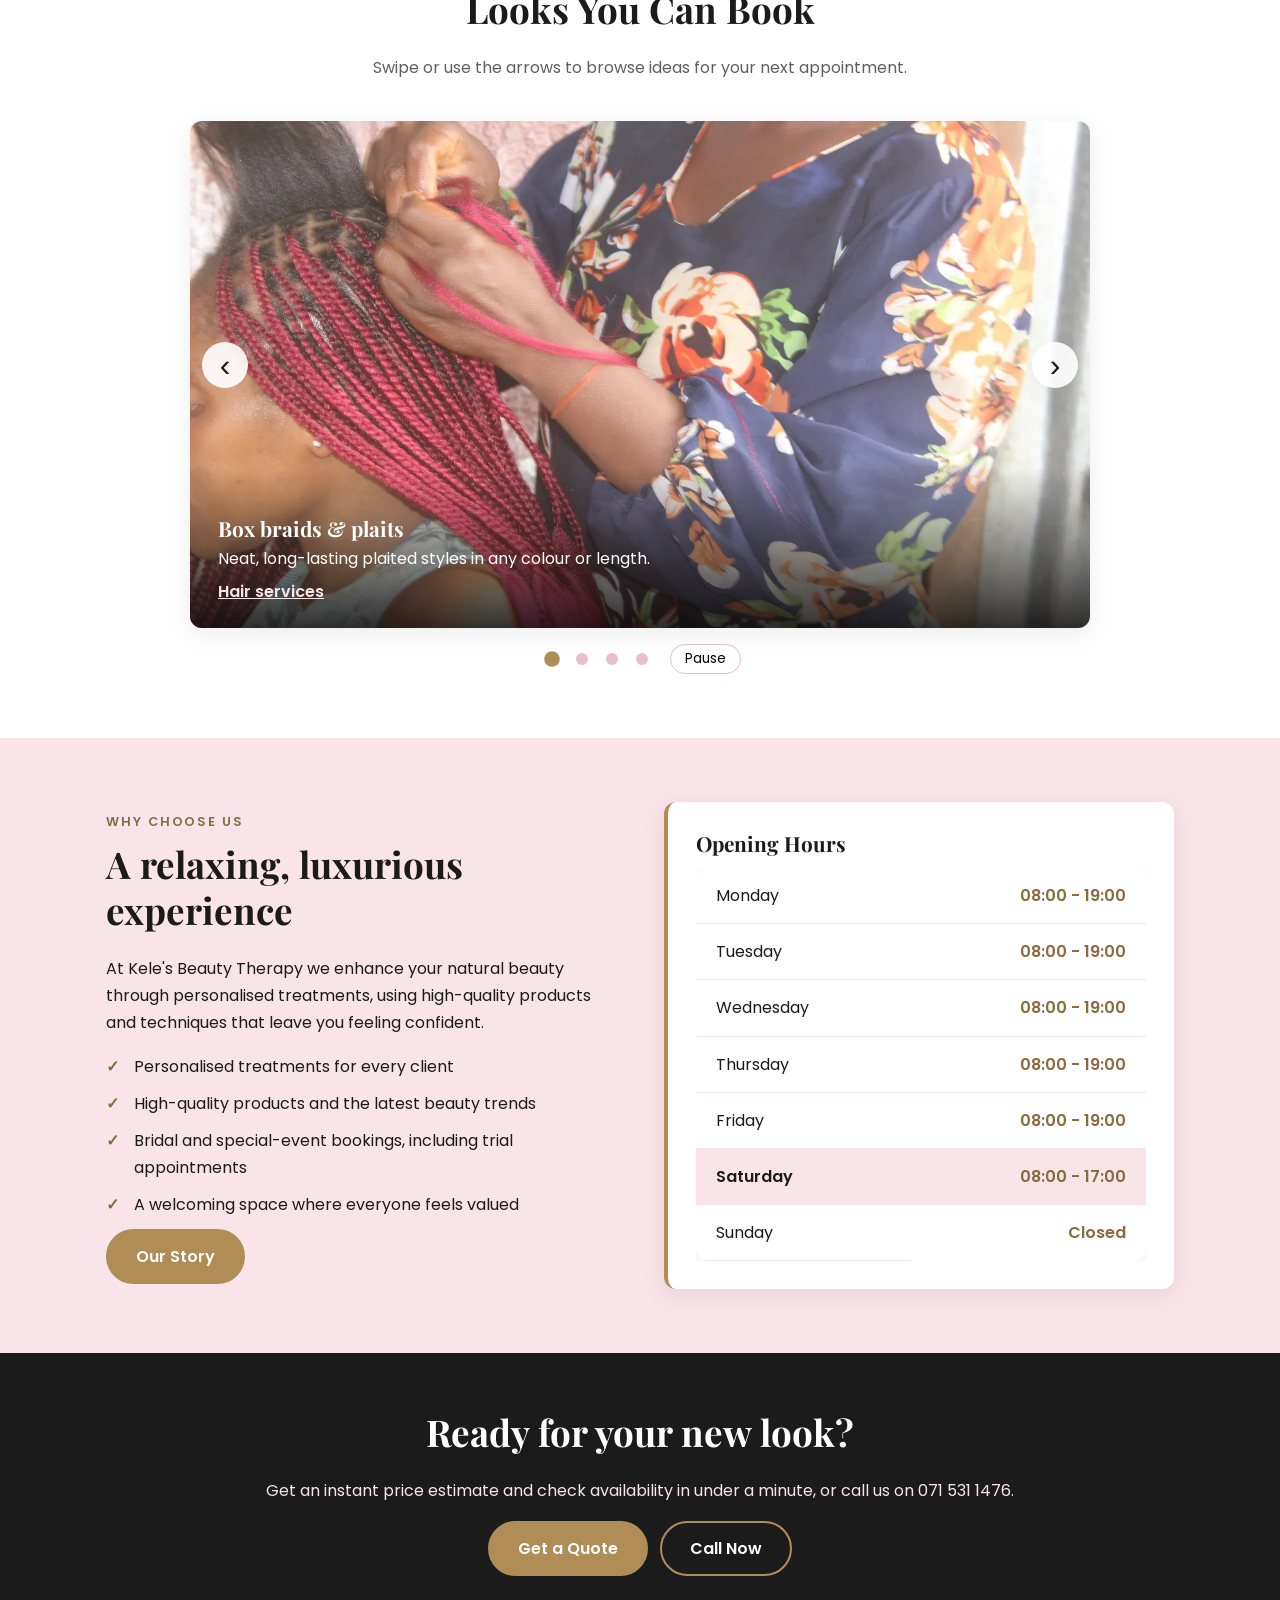
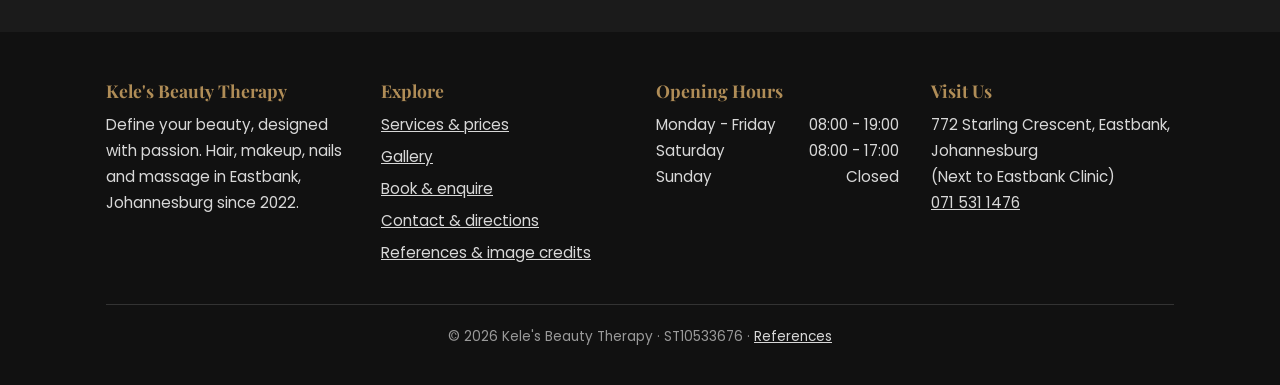
==== commit 9a2d616f: "Add SEO titles, meta descriptions, keywords and Open Graph tags to every page - Unique 54-60 charact" ====
--- a/index.html
+++ b/index.html
@@ -4,8 +4,75 @@
         <meta charset="UTF-8">
         <meta name="viewport" content="width=device-width, initial-scale=1.0">
         <title>Kele's Beauty Therapy | Hair &amp; Beauty Salon in Johannesburg</title>
-        <meta name="description" content="Kele's Beauty Therapy in Eastbank, Johannesburg: hair, makeup, nails and massage since 2022.">
+        <meta name="description" content="Kele's Beauty Therapy in Eastbank, Johannesburg offers box braids, cornrows, haircuts, makeup, manicures and massage. View prices and book online today.">
+        <meta name="keywords" content="beauty salon Johannesburg, hair salon Eastbank, box braids Johannesburg, Alexandra beauty salon, makeup artist, manicure and pedicure">
+        <meta name="author" content="Natasha Keletso Moremi">
+        <meta name="robots" content="index, follow">
+        <meta name="theme-color" content="#b08d57">
+        <link rel="canonical" href="https://YOUR-GITHUB-USERNAME.github.io/keles-beauty-therapy/">
+
+        <!-- Open Graph / social sharing -->
+        <meta property="og:type" content="website">
+        <meta property="og:site_name" content="Kele's Beauty Therapy">
+        <meta property="og:locale" content="en_ZA">
+        <meta property="og:title" content="Kele's Beauty Therapy | Hair &amp; Beauty Salon in Johannesburg">
+        <meta property="og:description" content="Kele's Beauty Therapy in Eastbank, Johannesburg offers box braids, cornrows, haircuts, makeup, manicures and massage. View prices and book online today.">
+        <meta property="og:url" content="https://YOUR-GITHUB-USERNAME.github.io/keles-beauty-therapy/">
+        <meta property="og:image" content="https://YOUR-GITHUB-USERNAME.github.io/keles-beauty-therapy/images/keles-beauty-therapy-og-image.jpg">
+        <meta property="og:image:width" content="1200">
+        <meta property="og:image:height" content="630">
+        <meta property="og:image:alt" content="Stylist plaiting long red box braids">
+        <meta name="twitter:card" content="summary_large_image">
+        <meta name="twitter:title" content="Kele's Beauty Therapy | Hair &amp; Beauty Salon in Johannesburg">
+        <meta name="twitter:description" content="Kele's Beauty Therapy in Eastbank, Johannesburg offers box braids, cornrows, haircuts, makeup, manicures and massage. View prices and book online today.">
+        <meta name="twitter:image" content="https://YOUR-GITHUB-USERNAME.github.io/keles-beauty-therapy/images/keles-beauty-therapy-og-image.jpg">
+
         <link rel="icon" href="images/keles-beauty-therapy-logo.jpg">
+        <script type="application/ld+json">
+        {
+            "@context": "https://schema.org",
+            "@type": "BeautySalon",
+            "name": "Kele's Beauty Therapy",
+            "image": "https://YOUR-GITHUB-USERNAME.github.io/keles-beauty-therapy/images/keles-beauty-therapy-og-image.jpg",
+            "logo": "https://YOUR-GITHUB-USERNAME.github.io/keles-beauty-therapy/images/keles-beauty-therapy-logo.jpg",
+            "url": "https://YOUR-GITHUB-USERNAME.github.io/keles-beauty-therapy/",
+            "telephone": "+27715311476",
+            "foundingDate": "2022-03",
+            "priceRange": "R120 - R1200",
+            "address": {
+                "@type": "PostalAddress",
+                "streetAddress": "772 Starling Crescent",
+                "addressLocality": "Eastbank, Johannesburg",
+                "addressRegion": "Gauteng",
+                "addressCountry": "ZA"
+            },
+            "geo": {
+                "@type": "GeoCoordinates",
+                "latitude": -26.10833,
+                "longitude": 28.11306
+            },
+            "openingHoursSpecification": [
+                {
+                    "@type": "OpeningHoursSpecification",
+                    "dayOfWeek": [
+                        "Monday",
+                        "Tuesday",
+                        "Wednesday",
+                        "Thursday",
+                        "Friday"
+                    ],
+                    "opens": "08:00",
+                    "closes": "19:00"
+                },
+                {
+                    "@type": "OpeningHoursSpecification",
+                    "dayOfWeek": "Saturday",
+                    "opens": "08:00",
+                    "closes": "17:00"
+                }
+            ]
+        }
+        </script>
         <link rel="preconnect" href="https://fonts.googleapis.com">
         <link rel="preconnect" href="https://fonts.gstatic.com" crossorigin>
         <link href="https://fonts.googleapis.com/css2?family=Playfair+Display:wght@600;700&amp;family=Poppins:wght@400;500;600&amp;display=swap" rel="stylesheet">
--- a/css/style.css
+++ b/css/style.css
@@ -451,6 +451,11 @@
     white-space: nowrap;
 }
 
+th.amount {
+    text-align: right;
+}
+
+tr.today th,
 tr.today td {
     background-color: var(--pink);
     font-weight: 600;
@@ -504,41 +509,177 @@
     font-size: 0.95rem;
 }
 
+.gallery-item[hidden] {
+    display: none;
+}
+
+.gallery-item figcaption {
+    display: flex;
+    justify-content: space-between;
+    align-items: center;
+    gap: 8px;
+}
+
+.gallery-tag {
+    flex-shrink: 0;
+    padding: 2px 10px;
+    border-radius: 999px;
+    background-color: var(--pink);
+    color: var(--gold-dark);
+    font-size: 0.75rem;
+    font-weight: 600;
+}
+
+/* ---------- Lightbox ---------- */
+
 .lightbox {
+    width: 100vw;
+    height: 100vh;
+    max-width: 100vw;
+    max-height: 100vh;
+    margin: 0;
+    padding: 0;
     border: none;
-    padding: 0;
     background: transparent;
-    max-width: min(90vw, 800px);
+    overflow: hidden;
+}
+
+.lightbox[open] {
+    display: flex;
+    align-items: center;
+    justify-content: center;
+    animation: fade-in 0.25s ease;
 }
 
 .lightbox::backdrop {
-    background-color: rgba(0, 0, 0, 0.85);
-}
-
-.lightbox img {
-    max-height: 80vh;
+    background-color: rgba(10, 10, 10, 0.9);
+}
+
+.lightbox-figure {
+    margin: 0;
+    max-width: min(92vw, 1100px);
+    text-align: center;
+}
+
+.lightbox-stage {
+    position: relative;
+    display: flex;
+    justify-content: center;
+}
+
+.lightbox-image {
     width: auto;
-    margin: 0 auto;
+    max-width: 100%;
+    max-height: 78vh;
     border-radius: var(--radius);
-}
-
-.lightbox p {
+    box-shadow: 0 10px 40px rgba(0, 0, 0, 0.5);
+    transition: opacity 0.2s;
+}
+
+.lightbox.is-loading .lightbox-image {
+    opacity: 0.35;
+}
+
+.lightbox-spinner {
+    display: none;
+    position: absolute;
+    top: 50%;
+    left: 50%;
+    width: 42px;
+    height: 42px;
+    margin: -21px 0 0 -21px;
+    border: 4px solid rgba(255, 255, 255, 0.3);
+    border-top-color: var(--gold);
+    border-radius: 50%;
+    animation: spin 0.8s linear infinite;
+}
+
+.lightbox.is-loading .lightbox-spinner {
+    display: block;
+}
+
+.lightbox figcaption {
+    display: flex;
+    flex-wrap: wrap;
+    justify-content: center;
+    gap: 4px 16px;
+    margin-top: 14px;
     color: var(--white);
-    text-align: center;
-    margin: 12px 0 0;
-}
-
+}
+
+.lightbox-caption {
+    font-family: "Playfair Display", Georgia, serif;
+    font-size: 1.2rem;
+}
+
+.lightbox-counter {
+    color: var(--gold);
+    font-weight: 600;
+}
+
+.lightbox-credit {
+    flex-basis: 100%;
+    color: #bdbdbd;
+}
+
+.lightbox-btn,
 .lightbox-close {
-    position: absolute;
-    top: 8px;
-    right: 8px;
-    width: 40px;
-    height: 40px;
+    position: fixed;
     border: none;
     border-radius: 50%;
-    background-color: var(--white);
-    font-size: 1.4rem;
+    background-color: rgba(255, 255, 255, 0.92);
+    color: var(--black);
     cursor: pointer;
+    transition: background-color 0.2s, color 0.2s;
+}
+
+.lightbox-btn:hover,
+.lightbox-close:hover {
+    background-color: var(--gold);
+    color: var(--white);
+}
+
+.lightbox-btn {
+    top: 50%;
+    width: 52px;
+    height: 52px;
+    margin-top: -26px;
+    font-size: 2.2rem;
+    line-height: 1;
+}
+
+.lightbox-prev { left: 16px; }
+.lightbox-next { right: 16px; }
+
+.lightbox-close {
+    top: 16px;
+    right: 16px;
+    width: 46px;
+    height: 46px;
+    font-size: 1.8rem;
+    line-height: 1;
+}
+
+body.no-scroll {
+    overflow: hidden;
+}
+
+@keyframes spin {
+    to { transform: rotate(360deg); }
+}
+
+@media (max-width: 600px) {
+    .lightbox-btn {
+        top: auto;
+        bottom: 20px;
+        margin-top: 0;
+        width: 46px;
+        height: 46px;
+    }
+
+    .lightbox-image {
+        max-height: 65vh;
+    }
 }
 
 /* ---------- Contact page ---------- */
@@ -572,10 +713,135 @@
 
 .map {
     width: 100%;
-    height: 300px;
-    border: 0;
+    height: 460px;
     border-radius: var(--radius);
     box-shadow: var(--shadow);
+    border: 4px solid var(--white);
+    z-index: 0;
+}
+
+.map-wrap {
+    position: relative;
+}
+
+.map-hint {
+    position: absolute;
+    left: 50%;
+    bottom: 16px;
+    transform: translateX(-50%);
+    z-index: 500;
+    margin: 0;
+    padding: 6px 14px;
+    border-radius: 999px;
+    background-color: rgba(27, 27, 27, 0.8);
+    color: var(--white);
+    font-size: 0.8rem;
+    width: max-content;
+    max-width: calc(100% - 32px);
+    text-align: center;
+    pointer-events: none;
+}
+
+.map-hint[hidden] {
+    display: none;
+}
+
+.map-fallback {
+    display: flex;
+    align-items: center;
+    justify-content: center;
+    padding: 24px;
+    text-align: center;
+    background-color: var(--white);
+}
+
+.map-actions {
+    justify-content: center;
+    margin-top: 24px;
+}
+
+/* Gold "K" pin matching the brand */
+.map-pin {
+    background: none;
+    border: none;
+}
+
+.map-pin-inner {
+    display: flex;
+    align-items: center;
+    justify-content: center;
+    width: 40px;
+    height: 40px;
+    border-radius: 50% 50% 50% 0;
+    transform: rotate(-45deg);
+    background-color: var(--gold);
+    border: 3px solid var(--white);
+    box-shadow: 0 4px 12px rgba(0, 0, 0, 0.35);
+    color: var(--white);
+    font-family: "Playfair Display", Georgia, serif;
+    font-weight: 700;
+    font-size: 1.1rem;
+}
+
+/* Keep the letter upright inside the rotated pin */
+.map-pin-inner span {
+    transform: rotate(45deg);
+}
+
+.leaflet-container {
+    font-family: "Poppins", Arial, sans-serif;
+}
+
+.leaflet-popup-content-wrapper {
+    border-radius: var(--radius);
+    border-top: 4px solid var(--gold);
+}
+
+.map-popup {
+    display: flex;
+    flex-direction: column;
+    gap: 2px;
+    font-size: 0.9rem;
+    line-height: 1.5;
+}
+
+.map-popup strong {
+    font-family: "Playfair Display", Georgia, serif;
+    font-size: 1.05rem;
+}
+
+.leaflet-container .map-popup a {
+    color: var(--gold-dark);
+}
+
+.leaflet-container .map-popup .map-popup-btn {
+    display: inline-block;
+    align-self: flex-start;
+    margin: 8px 0 4px;
+    padding: 6px 16px;
+    border-radius: 999px;
+    background-color: var(--gold);
+    color: var(--white);
+    font-weight: 600;
+    text-decoration: none;
+}
+
+.map-recenter {
+    padding: 8px 14px;
+    border: 2px solid rgba(0, 0, 0, 0.2);
+    border-radius: 8px;
+    background-color: var(--white);
+    font-family: "Poppins", Arial, sans-serif;
+    font-weight: 600;
+    cursor: pointer;
+}
+
+.map-recenter:hover {
+    color: var(--gold-dark);
+}
+
+.hours-table {
+    margin-top: 16px;
 }
 
 /* ---------- Forms ---------- */
@@ -647,20 +913,6 @@
     font-size: 0.85rem;
     margin-top: 4px;
     min-height: 1.2em;
-}
-
-.form-success {
-    display: none;
-    margin-top: 16px;
-    padding: 14px 18px;
-    border-radius: 8px;
-    background-color: #e6f4ea;
-    color: var(--success);
-    font-weight: 500;
-}
-
-.form-success.show {
-    display: block;
 }
 
 /* ---------- Call to action band ---------- */
@@ -1084,6 +1336,502 @@
     margin: 0;
 }
 
+/* ---------- Form states, hints and results ---------- */
+
+.h3 {
+    font-size: 1.3rem;
+}
+
+fieldset {
+    border: none;
+    padding: 0;
+    margin: 0 0 8px;
+    min-width: 0;
+}
+
+legend {
+    font-family: "Playfair Display", Georgia, serif;
+    font-size: 1.15rem;
+    font-weight: 700;
+    color: var(--gold-dark);
+    margin-bottom: 12px;
+    padding: 0;
+}
+
+.form-row-3 {
+    grid-template-columns: repeat(3, 1fr);
+}
+
+.required {
+    color: var(--error);
+}
+
+.field-hint {
+    display: block;
+    font-size: 0.8rem;
+    color: var(--grey);
+    margin-top: 4px;
+}
+
+.form-group.is-valid input,
+.form-group.is-valid select,
+.form-group.is-valid textarea {
+    border-color: var(--success);
+    background-image: url("data:image/svg+xml,%3Csvg xmlns='http://www.w3.org/2000/svg' viewBox='0 0 16 16'%3E%3Cpath fill='none' stroke='%232e7d4f' stroke-width='2' d='M3 8.5l3 3 7-7'/%3E%3C/svg%3E");
+    background-repeat: no-repeat;
+    background-position: right 12px center;
+    background-size: 16px;
+    padding-right: 36px;
+}
+
+.form-group.is-valid select {
+    background-position: right 32px center;
+}
+
+.form-group.has-error input,
+.form-group.has-error select,
+.form-group.has-error textarea {
+    background-color: #fdf2f1;
+}
+
+.form-group.has-error label {
+    color: var(--error);
+}
+
+.form-errors {
+    margin-bottom: 20px;
+    padding: 14px 18px;
+    border-left: 4px solid var(--error);
+    border-radius: 8px;
+    background-color: #fdf2f1;
+    color: var(--error);
+    font-size: 0.95rem;
+}
+
+.form-errors ul {
+    margin: 6px 0 0;
+    padding-left: 20px;
+}
+
+.form-errors a {
+    color: var(--error);
+}
+
+.checkbox-group {
+    display: grid;
+    grid-template-columns: auto 1fr;
+    gap: 4px 12px;
+    align-items: start;
+}
+
+.checkbox-group input {
+    width: 22px;
+    height: 22px;
+    margin: 2px 0 0;
+    accent-color: var(--gold-dark);
+}
+
+.checkbox-group label {
+    font-weight: 400;
+    margin: 0;
+}
+
+.checkbox-group .error-message {
+    grid-column: 2;
+}
+
+.btn-block {
+    display: flex;
+    justify-content: center;
+    align-items: center;
+    gap: 10px;
+    width: 100%;
+}
+
+.btn:disabled {
+    opacity: 0.7;
+    cursor: progress;
+}
+
+.btn-spinner {
+    display: none;
+    width: 18px;
+    height: 18px;
+    border: 3px solid rgba(255, 255, 255, 0.4);
+    border-top-color: var(--white);
+    border-radius: 50%;
+    animation: spin 0.8s linear infinite;
+}
+
+.btn.is-loading .btn-spinner {
+    display: inline-block;
+}
+
+.form-status {
+    margin-top: 16px;
+    padding: 14px 18px;
+    border-radius: 8px;
+    font-size: 0.95rem;
+}
+
+.form-status[hidden] {
+    display: none;
+}
+
+.form-status-success {
+    background-color: #e6f4ea;
+    border-left: 4px solid var(--success);
+    color: #1e5535;
+}
+
+.form-status-error {
+    background-color: #fdf2f1;
+    border-left: 4px solid var(--error);
+    color: var(--error);
+}
+
+.form-status a {
+    color: inherit;
+}
+
+.enquiry-layout {
+    display: grid;
+    grid-template-columns: 1.6fr 1fr;
+    gap: 32px;
+    align-items: start;
+}
+
+.enquiry-aside {
+    display: grid;
+    gap: 24px;
+    position: sticky;
+    top: 100px;
+}
+
+.steps {
+    margin: 0;
+    padding-left: 20px;
+    color: var(--grey);
+}
+
+.steps li {
+    margin-bottom: 8px;
+}
+
+.result-card {
+    margin-bottom: 32px;
+    padding: 32px;
+    background-color: var(--white);
+    border-radius: var(--radius);
+    border-top: 5px solid var(--success);
+    box-shadow: var(--shadow);
+    animation: fade-in 0.4s ease;
+    scroll-margin-top: 100px;
+}
+
+.result-header {
+    display: flex;
+    gap: 16px;
+    align-items: flex-start;
+    margin-bottom: 20px;
+}
+
+.result-header h2 {
+    margin-bottom: 4px;
+}
+
+.result-header h2:focus {
+    outline: none;
+}
+
+.result-icon {
+    flex-shrink: 0;
+    display: flex;
+    align-items: center;
+    justify-content: center;
+    width: 48px;
+    height: 48px;
+    border-radius: 50%;
+    background-color: #e6f4ea;
+    color: var(--success);
+    font-size: 1.5rem;
+    font-weight: 700;
+}
+
+.result-grid {
+    display: grid;
+    grid-template-columns: 1fr 1fr;
+    gap: 28px;
+    margin-bottom: 20px;
+}
+
+.summary-list {
+    display: grid;
+    grid-template-columns: auto 1fr;
+    gap: 6px 16px;
+    margin: 0;
+    font-size: 0.95rem;
+}
+
+.summary-list dt {
+    color: var(--grey);
+}
+
+.summary-list dd {
+    margin: 0;
+    font-weight: 500;
+}
+
+.estimate-table {
+    box-shadow: none;
+    border: 1px solid var(--pink);
+    font-size: 0.95rem;
+}
+
+.estimate-table th,
+.estimate-table td {
+    padding: 10px 14px;
+}
+
+.estimate-total th,
+.estimate-total td {
+    background-color: var(--pink);
+    font-weight: 700;
+    font-size: 1.05rem;
+}
+
+.availability {
+    margin-top: 16px;
+    padding: 12px 16px;
+    border-radius: 8px;
+    font-size: 0.92rem;
+}
+
+.availability strong {
+    display: block;
+}
+
+.availability-available {
+    background-color: #e6f4ea;
+    color: #1e5535;
+}
+
+.availability-limited {
+    background-color: #fff4e0;
+    color: #7a4b00;
+}
+
+.result-notes {
+    margin: 0 0 16px;
+    padding-left: 20px;
+    color: var(--grey);
+    font-size: 0.92rem;
+}
+
+/* ---------- Services: search, filters and cards ---------- */
+
+.filter-bar {
+    display: flex;
+    flex-wrap: wrap;
+    gap: 16px;
+    align-items: flex-end;
+    justify-content: space-between;
+    margin-bottom: 20px;
+}
+
+.search-box {
+    position: relative;
+    flex: 1 1 320px;
+    max-width: 520px;
+}
+
+.search-box input {
+    padding-left: 44px;
+    border-radius: 999px;
+    background-color: var(--white);
+}
+
+.search-icon {
+    position: absolute;
+    left: 16px;
+    top: 50%;
+    transform: translateY(-50%);
+    font-size: 1rem;
+}
+
+.sort-box {
+    display: flex;
+    align-items: center;
+    gap: 10px;
+}
+
+.sort-box label {
+    margin: 0;
+    white-space: nowrap;
+}
+
+.sort-box select {
+    width: auto;
+    background-color: var(--white);
+}
+
+.filter-buttons {
+    display: flex;
+    flex-wrap: wrap;
+    gap: 10px;
+    margin-bottom: 16px;
+}
+
+.filter-btn {
+    padding: 8px 20px;
+    border: 1px solid var(--gold);
+    border-radius: 999px;
+    background-color: var(--white);
+    color: var(--black);
+    font-family: inherit;
+    font-size: 0.95rem;
+    font-weight: 500;
+    cursor: pointer;
+    transition: background-color 0.2s, color 0.2s;
+}
+
+.filter-btn:hover {
+    background-color: var(--pink);
+}
+
+.filter-btn[aria-pressed="true"] {
+    background-color: var(--gold);
+    color: var(--white);
+}
+
+.result-count {
+    font-size: 0.9rem;
+    color: var(--grey);
+    margin-bottom: 20px;
+}
+
+.service-grid {
+    display: grid;
+    grid-template-columns: repeat(auto-fill, minmax(280px, 1fr));
+    gap: 24px;
+}
+
+.service-card {
+    display: flex;
+    flex-direction: column;
+    background-color: var(--white);
+    border-radius: var(--radius);
+    overflow: hidden;
+    box-shadow: var(--shadow);
+    animation: fade-in 0.35s ease;
+    transition: transform 0.25s, box-shadow 0.25s;
+}
+
+.service-card:hover {
+    transform: translateY(-4px);
+    box-shadow: 0 12px 32px rgba(27, 27, 27, 0.12);
+}
+
+.service-card img {
+    width: 100%;
+    aspect-ratio: 3 / 2;
+    object-fit: cover;
+}
+
+.service-card-body {
+    display: flex;
+    flex-direction: column;
+    flex-grow: 1;
+    padding: 20px 22px 24px;
+}
+
+.service-card-body p {
+    color: var(--grey);
+    flex-grow: 1;
+}
+
+.service-card-body .btn {
+    align-self: flex-start;
+}
+
+.badge {
+    align-self: flex-start;
+    padding: 2px 12px;
+    margin-bottom: 10px;
+    border-radius: 999px;
+    background-color: var(--pink);
+    color: var(--gold-dark);
+    font-size: 0.75rem;
+    font-weight: 600;
+    letter-spacing: 0.08em;
+    text-transform: uppercase;
+}
+
+.service-meta {
+    display: flex;
+    justify-content: space-between;
+    align-items: baseline;
+    margin-bottom: 16px;
+}
+
+.service-meta .price {
+    font-family: "Playfair Display", Georgia, serif;
+    font-size: 1.35rem;
+    font-weight: 700;
+    color: var(--gold-dark);
+}
+
+.service-meta .duration {
+    font-size: 0.9rem;
+    color: var(--grey);
+}
+
+mark {
+    background-color: var(--pink-dark);
+    color: inherit;
+    border-radius: 3px;
+    padding: 0 2px;
+}
+
+.no-results {
+    text-align: center;
+    max-width: 520px;
+    margin: 16px auto 0;
+    padding: 36px 24px;
+    background-color: var(--white);
+    border-radius: var(--radius);
+    box-shadow: var(--shadow);
+}
+
+.no-results-icon {
+    font-size: 2.5rem;
+    margin: 0;
+}
+
+.no-results p {
+    color: var(--grey);
+}
+
+.no-results .btn-group {
+    justify-content: center;
+}
+
+.price-table .table-group th {
+    background-color: var(--pink);
+    color: var(--gold-dark);
+    font-family: "Playfair Display", Georgia, serif;
+    font-weight: 700;
+}
+
+.price-table th.amount {
+    text-align: right;
+}
+
+@keyframes fade-in {
+    from { opacity: 0; transform: translateY(8px); }
+    to { opacity: 1; transform: none; }
+}
+
 @media (prefers-reduced-motion: reduce) {
     html {
         scroll-behavior: auto;
@@ -1138,8 +1886,14 @@
 
     .hero-grid,
     .split,
-    .contact-grid {
+    .contact-grid,
+    .enquiry-layout,
+    .result-grid {
         grid-template-columns: 1fr;
+    }
+
+    .enquiry-aside {
+        position: static;
     }
 
     .hero-image {
@@ -1157,8 +1911,13 @@
         height: 50px;
     }
 
-    .form-row {
+    .form-row,
+    .form-row-3 {
         grid-template-columns: 1fr;
+    }
+
+    .result-card {
+        padding: 22px;
     }
 
     .form-card {
@@ -1196,3 +1955,26 @@
         padding: 10px 14px;
     }
 }
+
+/* ---------- References page ---------- */
+
+.references {
+    max-width: 900px;
+}
+
+.references h2 {
+    margin-top: 40px;
+}
+
+.references h2:first-child {
+    margin-top: 0;
+}
+
+.reference-list {
+    padding-left: 22px;
+}
+
+.reference-list li {
+    margin-bottom: 12px;
+    overflow-wrap: anywhere;
+}
